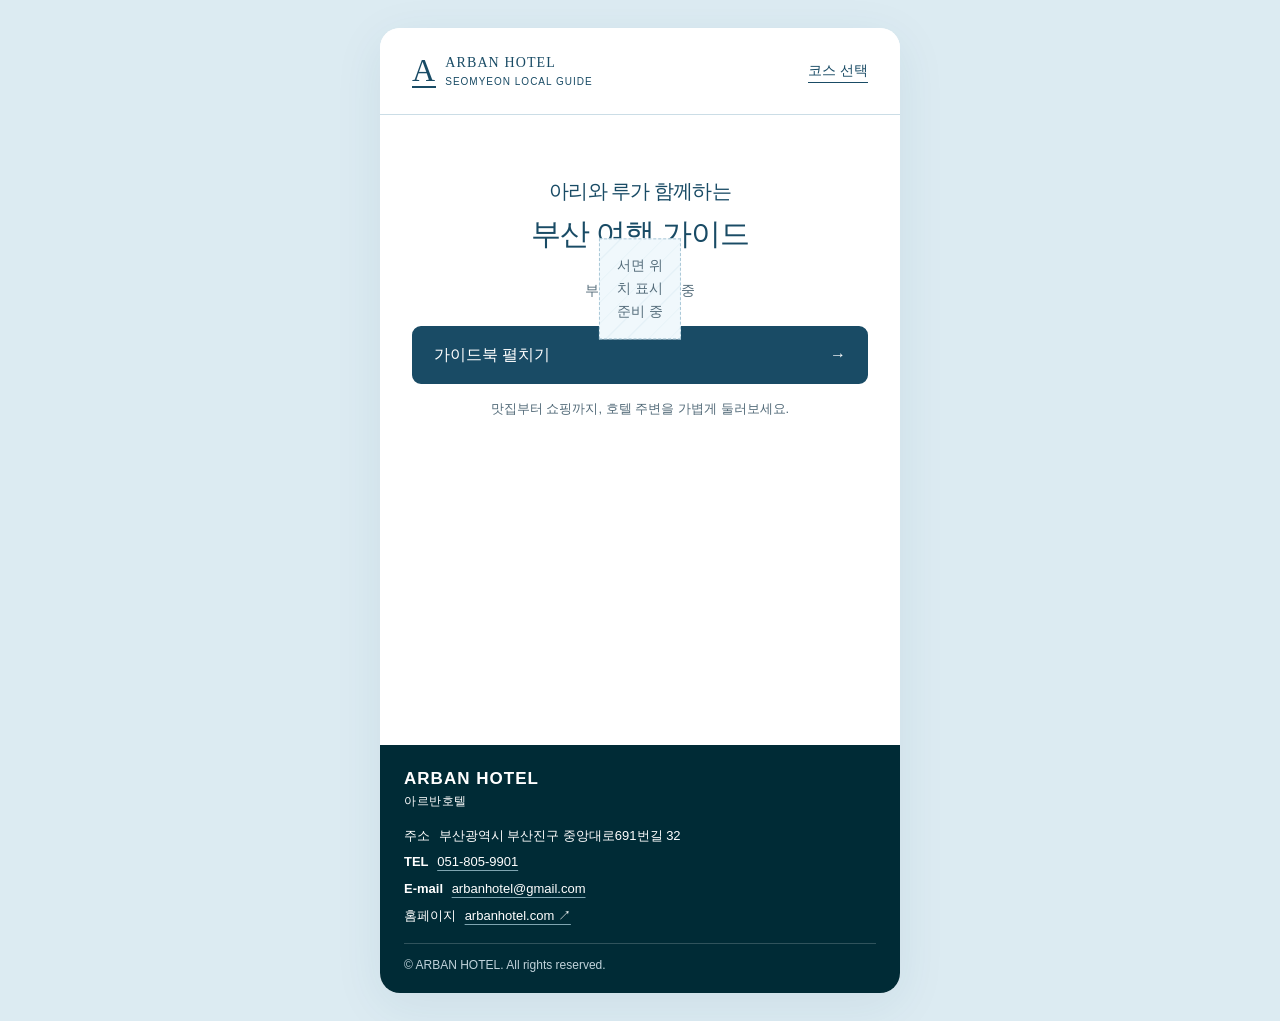
==== index.html @ a2afd30f "Add files via upload" ====
<!doctype html>
<html lang="ko">
<head>
  <meta charset="utf-8">
  <meta name="viewport" content="width=device-width, initial-scale=1">

  <title>ARBAN HOTEL · 부산 여행 가이드</title>
  <meta
    name="description"
    content="아리와 루가 알려주는 부산 여행 가이드"
  >

  <!-- 디자인 파일 연결 -->
  <link rel="stylesheet" href="styles.css">

  <!-- 장소 정보와 화면 동작 파일 연결 -->
  <script src="data.js" defer></script>
  <script src="app.js" defer></script>
</head>

<body>
  <a class="skip" href="#main">본문으로 이동</a>

  <div class="app-shell">
    <header class="header">
      <a
        class="brand"
        href="#home"
        aria-label="가이드북 처음으로"
      >
        <span class="brand-mark">A</span>

        <span>
          ARBAN HOTEL
          <small>SEOMYEON LOCAL GUIDE</small>
        </span>
      </a>

      <a class="home-link" href="#courses">
        코스 선택
      </a>
    </header>

    <!-- 선택한 화면이 여기에 표시됩니다 -->
    <main id="main" tabindex="-1"></main>

   
    <footer class="hotel-footer">
  <a
    class="footer-brand"
    href="https://arbanhotel.com/"
    target="_blank"
    rel="noopener noreferrer"
  >
    <strong>ARBAN HOTEL</strong>
    <small>아르반호텔</small>
  </a>

  <address class="footer-contact">
    <p>
      <b>주소</b>
      부산광역시 부산진구 중앙대로691번길 32
    </p>

    <p>
      <b>TEL</b>
      <a href="tel:+82518059901">
        051-805-9901
      </a>
    </p>

    <p>
      <b>E-mail</b>
      <a href="mailto:arbanhotel@gmail.com">
        arbanhotel@gmail.com
      </a>
    </p>

    <p>
      <b>홈페이지</b>
      <a
        href="https://arbanhotel.com/"
        target="_blank"
        rel="noopener noreferrer"
      >
        arbanhotel.com ↗
      </a>
    </p>
  </address>

  <p class="footer-copyright">
    © ARBAN HOTEL. All rights reserved.
  </p>
</footer>
  </div>

  <noscript>
    이 가이드북은 JavaScript를 켜야 사용할 수 있습니다.
  </noscript>
</body>
</html>
---- styles.css ----
/* ========================================
   1. 기본 색상과 글꼴
======================================== */

:root {
  --ink: #194b65;
  --paper: #ffffff;
  --muted: #536b79;
  --line: #cbdde6;
  --soft: #edf7fb;
  --blue-dark: #123b51;
  --blue-light: #dceff8;

  font-family:
    -apple-system,
    BlinkMacSystemFont,
    "Apple SD Gothic Neo",
    "Malgun Gothic",
    sans-serif;

  color: var(--ink);
  background: #dcebf2;
  font-synthesis: none;
}

* {
  box-sizing: border-box;
}

body {
  margin: 0;
  font-size: 16px;
  line-height: 1.65;
}

a {
  color: inherit;
  text-decoration: none;
}

button {
  font: inherit;
}

a,
button {
  -webkit-tap-highlight-color: transparent;
}

img {
  display: block;
  max-width: 100%;
}

h1,
h2,
h3,
p {
  margin: 0;
}

h1 {
  font-size: 2.25rem;
  line-height: 1.3;
  letter-spacing: -0.05em;
  overflow-wrap: anywhere;
}

h2 {
  font-size: 1.125rem;
}

h3 {
  font-size: 1.125rem;
  line-height: 1.4;
}

a:focus-visible,
button:focus-visible {
  outline: 3px solid #287da6;
  outline-offset: 5px;
}

/* ========================================
   2. 전체 화면
======================================== */

.app-shell {
  max-width: 520px;
  min-height: 100dvh;
  margin: auto;
  background: var(--paper);
  box-shadow: 0 12px 50px #194b6514;
}

main {
  min-height: 70vh;
  padding: 0 24px 32px;
}

main:focus {
  outline: none;
}

.eyebrow {
  color: var(--ink);
  font-size: 12px;
  font-weight: 700;
  letter-spacing: 0.15em;
}

/* ========================================
   3. 상단 호텔 이름과 메뉴
======================================== */

.header {
  display: flex;
  align-items: center;
  justify-content: space-between;
  gap: 12px;
  padding: 23px 24px;
  background: var(--paper);
  border-bottom: 1px solid var(--line);
}

.brand {
  display: flex;
  align-items: center;
  gap: 9px;
  color: var(--ink);
  font-family: Georgia, serif;
  font-size: 14px;
  letter-spacing: 0.08em;
}

.brand small {
  display: block;
  font-family: Arial, sans-serif;
  font-size: 10px;
  letter-spacing: 0.1em;
}

.brand-mark {
  font-size: 32px;
  line-height: 1;
  border-bottom: 2px solid var(--ink);
}

.home-link {
  color: var(--ink);
  font-size: 14px;
  white-space: nowrap;
  border-bottom: 1px solid var(--ink);
}

/* ========================================
   4. 첫 화면
======================================== */

.cover {
  padding-top: 38px;
}

.cover h1 {
  margin-top: 21px;
  color: var(--ink);
  font-size: 4.5rem;
  line-height: 1.04;
  letter-spacing: -0.075em;
}

.cover h1 span {
  padding-left: 48px;
}

.intro {
  margin-top: 22px;
  color: var(--muted);
  font-size: 17px;
}

.cover-art {
  position: relative;
  margin: 28px 0 24px;
}

.media {
  width: 100%;
  object-fit: cover;
  background: var(--soft);
  border-radius: 14px;
}

/* 사진이나 캐릭터를 넣기 전 표시 */
.placeholder {
  display: flex;
  align-items: center;
  justify-content: center;
  padding: 15px;
  text-align: center;
  color: var(--muted);
  font-size: 14px;
  border: 1px dashed #a9c7d7;

  background: repeating-linear-gradient(
    135deg,
    #f0f8fc,
    #f0f8fc 14px,
    #e5f1f7 14px,
    #e5f1f7 15px
  );
}

.cover-image {
  height: 250px;
  border: 2px solid var(--ink);
  border-radius: 100px 100px 16px 16px;
}

.cover-note {
  position: absolute;
  right: 14px;
  bottom: 18px;
  padding: 7px 10px;
  background: var(--ink);
  color: #ffffff;
  border: 1px solid var(--ink);
  font-size: 12px;
  font-weight: 700;
  letter-spacing: 0.08em;
  transform: rotate(-6deg);
}

.cover-caption {
  margin: 14px 0;
  text-align: center;
  color: var(--muted);
  font-size: 13px;
}

/* ========================================
   5. 공통 버튼
======================================== */

.primary,
.secondary {
  display: flex;
  align-items: center;
  justify-content: space-between;
  min-height: 54px;
  padding: 14px 20px;
  border-radius: 9px;
  font-weight: 700;
}

.primary {
  background: var(--ink);
  color: #ffffff;
  border: 2px solid var(--ink);
}

.primary:hover {
  background: var(--blue-dark);
  border-color: var(--blue-dark);
}

.secondary {
  justify-content: center;
  margin-top: 24px;
  background: #ffffff;
  color: var(--ink);
  border: 1px solid var(--ink);
}

.secondary:hover {
  background: var(--soft);
}

.back {
  display: inline-flex;
  align-items: center;
  gap: 10px;
  min-height: 48px;
  margin-top: 12px;
  color: var(--ink);
  font-size: 14px;
}

.back span {
  font-size: 22px;
}

/* ========================================
   6. 페이지 제목
======================================== */

.page-heading {
  padding: 20px 0 28px;
}

.page-heading h1 {
  margin-top: 9px;
  color: var(--ink);
}

.page-heading > p:last-child:not(.eyebrow) {
  margin-top: 12px;
  color: var(--muted);
}

/* ========================================
   7. 캐릭터와 말풍선
======================================== */

.guide-row {
  display: flex;
  align-items: center;
  gap: 18px;
  margin: 10px 0 24px;
}

.character {
  flex: none;
  width: 95px;
  height: 116px;
  object-fit: contain;
  border-radius: 10px;
  font-size: 12px;
}

img.character {
  background: transparent;
}

.bubble {
  flex: 1;
  min-width: 0;
  padding: 18px 20px;
  background: var(--soft);
  color: var(--ink);
  border: 1px solid var(--line);
  border-radius: 22px 22px 22px 3px;
  font-size: 16px;
  line-height: 1.7;
  overflow-wrap: anywhere;
}

.reverse {
  flex-direction: row-reverse;
}

.reverse .bubble {
  background: #e3f0f7;
  border-radius: 22px 22px 3px 22px;
}

/* ========================================
   8. 코스 선택 카드
======================================== */

.course-grid {
  display: grid;
  grid-template-columns: repeat(2, minmax(0, 1fr));
  gap: 12px;
}

.course-card {
  position: relative;
  min-height: 172px;
  padding: 21px 18px 45px;
  background: var(--blue-light);
  color: var(--ink);
  border: 1px solid #a9c7d7;
  border-radius: 14px;
  transition:
    transform 0.15s,
    box-shadow 0.15s;
}

.course-card:hover {
  transform: translateY(-3px);
  box-shadow: 0 6px 16px #194b6512;
}

.course-card h2 {
  margin: 6px 0;
  font-size: 23px;
}

.course-card p {
  color: #405c6b;
  font-size: 14px;
}

/* 모든 분류를 파란 계열로 통일 */
.course-card[href="#category/food"] {
  background: #dceff8;
}

.course-card[href="#category/cafe"] {
  background: #edf7fb;
}

.course-card[href="#category/sights"] {
  background: #d4e7f1;
}

.course-card[href="#category/shopping"] {
  background: #e6f1f7;
}

.card-arrow {
  position: absolute;
  right: 16px;
  bottom: 10px;
  color: var(--ink);
  font-size: 24px;
}

.middle-note {
  padding: 26px 0 16px;
  text-align: center;
  color: var(--muted);
  font-size: 14px;
}

/* ========================================
   9. 장소 목록
======================================== */

.category-guide {
  padding-bottom: 24px;
  border-bottom: 1px solid var(--line);
}

.list-heading {
  display: flex;
  align-items: center;
  justify-content: space-between;
  margin: 26px 0 8px;
}

.list-heading span {
  color: var(--muted);
  font-size: 14px;
}

.place-card {
  display: flex;
  align-items: center;
  gap: 17px;
  padding: 23px 0;
  border-bottom: 1px solid var(--line);
}

.thumbnail {
  flex: none;
  width: 112px;
  height: 140px;
  font-size: 12px;
}

.place-info {
  flex: 1;
  min-width: 0;
}

.place-number {
  color: var(--muted);
  font-size: 12px;
  letter-spacing: 0.1em;
}

.place-info h3 {
  margin: 3px 0 5px;
  color: var(--ink);
  overflow-wrap: anywhere;
}

.place-info p {
  color: var(--muted);
  font-size: 14px;
}

.place-info small {
  display: block;
  margin-top: 8px;
  color: var(--muted);
  font-size: 12px;
}

.detail-link {
  display: inline-block;
  margin-top: 12px;
  color: var(--ink);
  border-bottom: 1px solid var(--ink);
  font-size: 14px;
  font-weight: 700;
}

/* ========================================
   10. 장소 상세 화면
======================================== */

.place-title {
  overflow-wrap: anywhere;
}

.detail-photo {
  aspect-ratio: 4 / 3;
  border: 1px solid var(--line);
}

.recommendation {
  margin: 28px 0;
}

.guide-label {
  display: flex;
  align-items: center;
  gap: 16px;
  margin-bottom: 14px;
}

.guide-label .character {
  width: 64px;
  height: 74px;
  font-size: 12px;
}

.detail-bubble {
  white-space: pre-line;
}

.location {
  padding: 24px 0;
  border-top: 1px solid var(--line);
}

dl {
  margin: 17px 0;
}

dl div {
  display: grid;
  grid-template-columns: 75px minmax(0, 1fr);
  gap: 8px;
  margin: 10px 0;
  font-size: 14px;
}

dt {
  color: var(--muted);
}

dd {
  margin: 0;
  overflow-wrap: anywhere;
}

.secondary-photo {
  aspect-ratio: 4 / 3;
}

/* ========================================
   11. 지도 버튼
======================================== */

.map-buttons {
  display: grid;
  grid-template-columns: repeat(2, minmax(0, 1fr));
  gap: 10px;
}

.map-button {
  display: flex;
  align-items: center;
  justify-content: center;
  gap: 10px;
  min-height: 52px;
  padding: 12px 8px;
  border: 1px solid var(--ink);
  border-radius: 8px;
  font-size: 14px;
  font-weight: 700;
  text-align: center;
}

.naver {
  background: var(--ink);
  color: #ffffff;
}

.naver:hover {
  background: var(--blue-dark);
}

.google {
  background: #ffffff;
  color: var(--ink);
}

.google:hover {
  background: var(--soft);
}

.map-button:disabled {
  flex-direction: column;
  gap: 0;
  background: #f0f4f6;
  color: #647681;
  border-color: var(--line);
  cursor: not-allowed;
}

.map-button small {
  font-size: 12px;
  font-weight: 400;
}

.map-hint {
  margin-top: 10px;
  color: var(--muted);
  font-size: 12px;
}

.empty {
  padding: 40px 0;
  color: var(--muted);
}

/* ========================================
   12. 아래쪽 호텔 안내
======================================== */

footer {
  padding: 24px 20px;
  background: var(--ink);
  color: #ffffff;
  text-align: center;
  font-size: 12px;
  letter-spacing: 0.04em;
}

footer span {
  padding: 0 8px;
}

footer small {
  font-size: 12px;
  letter-spacing: 0;
}

/* 키보드 이용자를 위한 바로가기 */
.skip {
  position: fixed;
  top: -100px;
  left: 12px;
  z-index: 10;
  padding: 10px;
  background: #ffffff;
  color: var(--ink);
}

.skip:focus {
  top: 12px;
}

/* ========================================
   13. 컴퓨터처럼 넓은 화면
======================================== */

@media (min-width: 700px) {
  .app-shell {
    min-height: calc(100dvh - 56px);
    margin: 28px auto;
    border-radius: 20px;
    overflow: hidden;
  }

  main {
    padding-right: 32px;
    padding-left: 32px;
  }

  .header {
    padding-right: 32px;
    padding-left: 32px;
  }
}

/* ========================================
   14. 작은 휴대폰 화면
======================================== */

@media (max-width: 360px) {
  main {
    padding-right: 18px;
    padding-left: 18px;
  }

  .header {
    padding: 18px;
  }

  .brand {
    font-size: 12px;
  }

  .brand small {
    font-size: 9px;
  }

  .thumbnail {
    width: 88px;
    height: 120px;
  }

  .character {
    width: 76px;
    height: 96px;
  }

  .guide-row {
    gap: 12px;
  }

  .bubble {
    padding: 14px;
  }

  .course-card {
    padding: 18px 13px 42px;
  }

  .cover h1 {
    font-size: 4rem;
  }
}

/* 움직임 최소화 설정을 사용하는 경우 */
@media (prefers-reduced-motion: reduce) {
  * {
    transition: none !important;
  }
}

/* 장소 목록만 위아래로 스크롤 */
.place-list {
  /* 화면 높이에 맞추되, 최대 480px까지만 표시 */
  max-height: min(50dvh, 480px);

  overflow-y: auto;
  overflow-x: hidden;

  /* 목록 끝에서 바깥 페이지로 스크롤이 넘어가지 않게 */
  overscroll-behavior-y: contain;

  /* 스크롤바가 들어갈 공간 */
  scrollbar-gutter: stable;

  /* 스크롤바 색상 */
  scrollbar-width: thin;
  scrollbar-color: #194b65 #edf7fb;
}

/* 목록 오른쪽 여백 */
.place-list .place-card {
  margin-right: 10px;
}

/* 스크롤바 모양 */
.place-list::-webkit-scrollbar {
  width: 6px;
}

.place-list::-webkit-scrollbar-track {
  background: #edf7fb;
  border-radius: 10px;
}

.place-list::-webkit-scrollbar-thumb {
  background: #194b65;
  border-radius: 10px;
}

/* 첫 화면 제목 크기와 배치 수정 */
.cover h1.cover-title {
  margin: 24px 0;
  padding: 0;
  font-size: 30px;
  line-height: 1.4;
  letter-spacing: -0.03em;
  text-align: center;
  word-break: keep-all;
  overflow-wrap: normal;
}

.cover h1.cover-title > span {
  display: block;
  margin: 0;
  padding: 0;
}

.cover h1.cover-title > .cover-title-small {
  font-size: 20px;
  font-weight: 600;
}

.cover h1.cover-title > .cover-title-main {
  margin-top: 8px;
  font-size: 30px;
  font-weight: 800;
}

@media (max-width: 360px) {
  .cover h1.cover-title > .cover-title-small {
    font-size: 18px;
  }

  .cover h1.cover-title > .cover-title-main {
    font-size: 26px;
  }
}

/* ========================================
   제목 크기 줄이기
======================================== */

/* 기본 큰 제목 */
h1 {
  font-size: 28px;
  line-height: 1.4;
  letter-spacing: -0.04em;
}

/* 코스 선택, 맛집, 카페 등의 제목 */
.page-heading h1 {
  font-size: 28px;
  line-height: 1.4;
}

/* 장소 상세 화면의 장소 이름 */
.page-heading .place-title {
  font-size: 26px;
  line-height: 1.4;
  overflow-wrap: anywhere;
}

/* 첫 화면의 '서면 한바퀴' */
.cover h1 {
  font-size: 48px;
  line-height: 1.15;
  letter-spacing: -0.05em;
}

.cover h1 span {
  padding-left: 32px;
}

/* 작은 휴대폰에서는 조금 더 작게 */
@media (max-width: 360px) {
  .page-heading h1 {
    font-size: 26px;
  }

  .page-heading .place-title {
    font-size: 24px;
  }

  .cover h1 {
    font-size: 42px;
  }
}

/* ========================================
   장소 목록만 스크롤
   아리와 모음집은 목록 바깥에 유지
======================================== */

.place-list {
  max-height: min(50dvh, 480px);

  overflow-y: auto;
  overflow-x: hidden;

  overscroll-behavior-y: contain;
  scrollbar-gutter: stable;

  scrollbar-width: thin;
  scrollbar-color: #194b65 #edf7fb;
}

.place-list .place-card {
  margin-right: 10px;
}

.place-list::-webkit-scrollbar {
  width: 6px;
}

.place-list::-webkit-scrollbar-track {
  background: #edf7fb;
  border-radius: 10px;
}

.place-list::-webkit-scrollbar-thumb {
  background: #194b65;
  border-radius: 10px;
}

/* ========================================
   하단 호텔 정보
======================================== */

footer.hotel-footer {
  padding: 36px 24px 28px;
  background: #002b36;
  color: #ffffff;
  border: none;
  text-align: left;
  font-style: normal;
  font-size: 14px;
  font-weight: 400;
  line-height: 1.8;
  letter-spacing: 0;
}

/* 기울임 해제 */
.hotel-footer address,
.hotel-footer p,
.hotel-footer a,
.hotel-footer strong,
.hotel-footer small,
.hotel-footer b {
  font-style: normal;
}

/* 호텔 이름 */
.hotel-footer .footer-brand {
  display: inline-block;
  margin-bottom: 24px;
  color: #ffffff;
  text-decoration: none;
}

.hotel-footer .footer-brand strong {
  display: block;
  font-size: 22px;
  font-weight: 700;
  line-height: 1.4;
  letter-spacing: 0.1em;
}

.hotel-footer .footer-brand small {
  display: block;
  margin-top: 5px;
  font-size: 13px;
  font-weight: 400;
  letter-spacing: 0.05em;
}

/* 주소·전화·이메일·홈페이지 */
.hotel-footer .footer-contact {
  display: grid;
  gap: 12px;
  margin: 0;
  padding: 0;
  font-size: 14px;
  font-weight: 400;
  font-style: normal;
}

.hotel-footer .footer-contact p {
  margin: 0;
  padding: 0;
  overflow-wrap: anywhere;
}

.hotel-footer .footer-contact b {
  margin-right: 8px;
  font-weight: 700;
}

.hotel-footer .footer-contact a {
  color: #ffffff;
  font-weight: 400;
  text-decoration: underline;
  text-decoration-color: #7fa5b1;
  text-underline-offset: 4px;
}

.hotel-footer a:hover {
  color: #c8e9f7;
}

.hotel-footer a:focus-visible {
  outline: 2px solid #ffffff;
  outline-offset: 5px;
}

/* 저작권 문구 */
.hotel-footer .footer-copyright {
  margin: 28px 0 0;
  padding-top: 18px;
  border-top: 1px solid #ffffff30;
  color: #c0d3db;
  font-size: 12px;
  font-weight: 400;
  letter-spacing: 0;
}

/* 넓은 화면의 좌우 여백 */
@media (min-width: 700px) {
  footer.hotel-footer {
    padding-right: 32px;
    padding-left: 32px;
  }
}

/* 하단 호텔 정보를 작고 간결하게 */
footer.hotel-footer {
  padding: 22px 24px 18px;
  font-size: 13px;
  line-height: 1.6;
}

.hotel-footer .footer-brand {
  margin-bottom: 14px;
}

.hotel-footer .footer-brand strong {
  font-size: 17px;
  letter-spacing: 0.06em;
}

.hotel-footer .footer-brand small {
  margin-top: 2px;
  font-size: 12px;
}

.hotel-footer .footer-contact {
  gap: 6px;
  font-size: 13px;
  line-height: 1.6;
}

.hotel-footer .footer-contact b {
  margin-right: 5px;
}

.hotel-footer .footer-copyright {
  margin-top: 16px;
  padding-top: 12px;
  font-size: 12px;
}

/* 첫 화면 이미지: 틀 없이 원본 비율로 표시 */
.cover .cover-art {
  margin: 24px 0;
  padding: 0;
  background: transparent;
  border: none;
  border-radius: 0;
  box-shadow: none;
}

.cover .cover-image {
  display: block;
  width: 100%;
  height: auto;
  max-width: 100%;
  aspect-ratio: auto;
  object-fit: contain;

  padding: 0;
  background: transparent;
  border: none;
  border-radius: 0;
  box-shadow: none;
}

/* 겹칠 이미지의 위치 기준 */
.cover .cover-art {
  position: relative;
}

/* 지도 위에 겹치는 이미지 */
.cover-art .seomyon-overlay {
  position: absolute;

  /* 위치 */
  top: 45%;
  left: 50%;

  /* 지도 너비의 14% 크기 */
  width: 18%;
  height: auto;

  /* 이미지 중심을 지정한 위치에 맞추기 */
  transform: translate(-50%, -50%);

  z-index: 1;
  pointer-events: none;
}
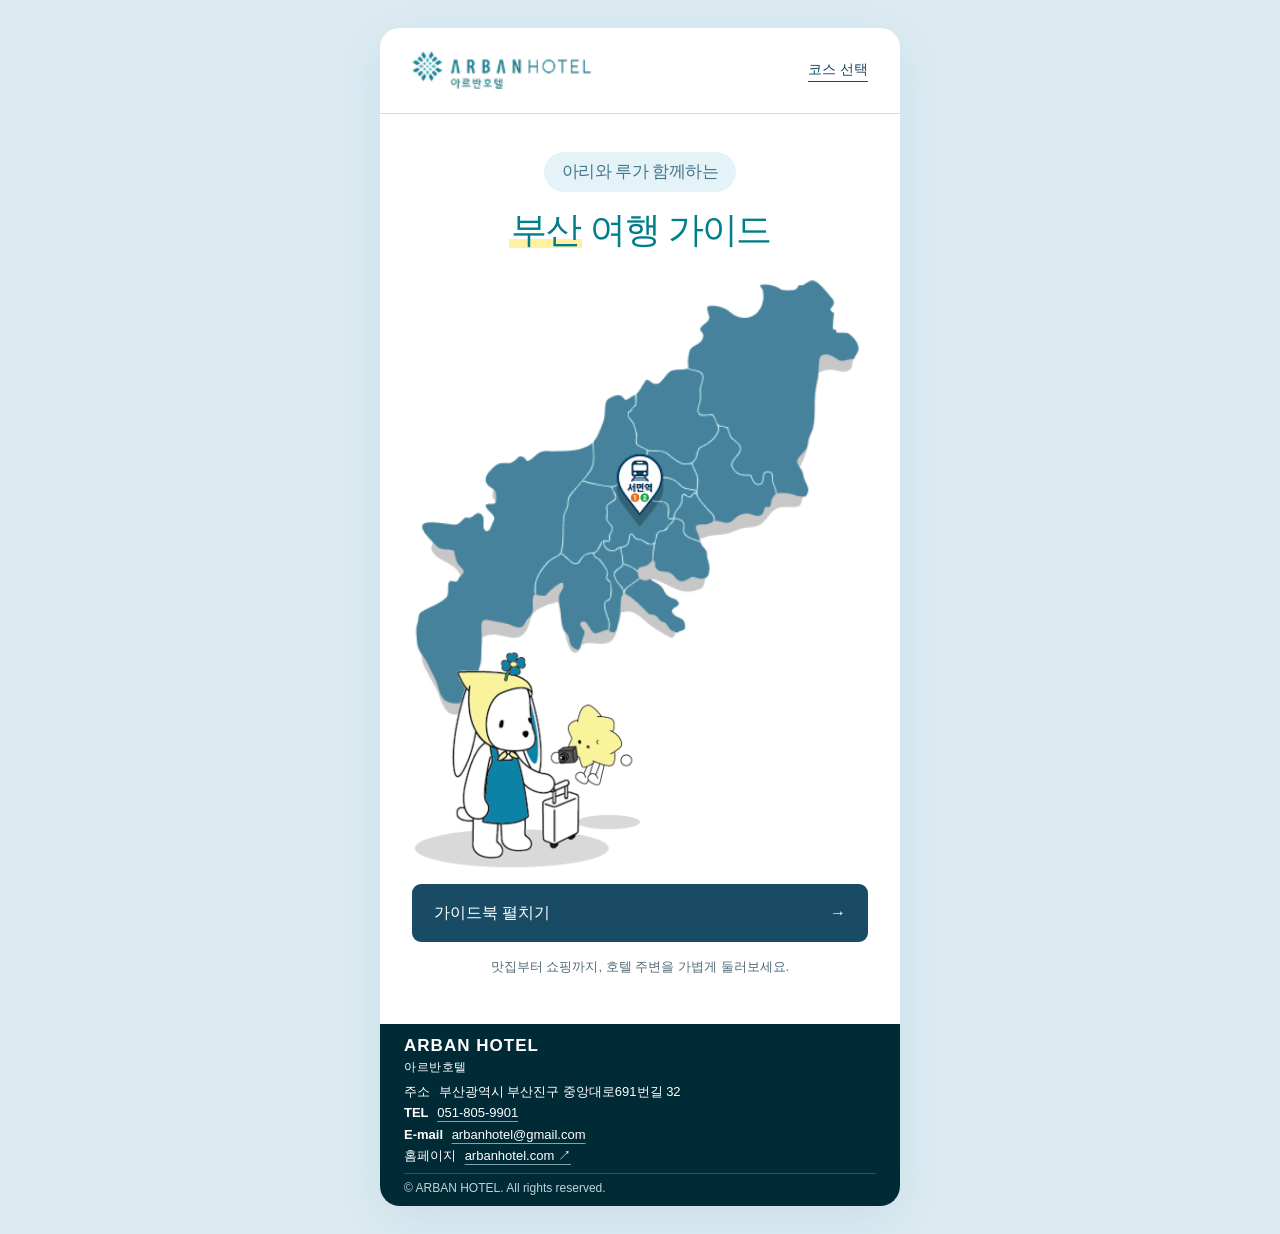
==== commit 5cb550be: "Add files via upload" ====
--- a/index.html
+++ b/index.html
@@ -28,12 +28,11 @@
         href="#home"
         aria-label="가이드북 처음으로"
       >
-        <span class="brand-mark">A</span>
-
-        <span>
-          ARBAN HOTEL
-          <small>SEOMYEON LOCAL GUIDE</small>
-        </span>
+        <img
+  class="hotel-logo"
+  src="image/logo_1.png"
+  alt="아르반호텔"
+>
       </a>
 
       <a class="home-link" href="#courses">
--- a/styles.css
+++ b/styles.css
@@ -1102,4 +1102,147 @@
 
   z-index: 1;
   pointer-events: none;
+}
+
+/* 상단 호텔 로고 */
+.header .brand {
+  min-width: 0;
+}
+
+.hotel-logo {
+  display: block;
+  width: 180px;
+  max-width: 100%;
+  height: auto;
+}
+
+@media (max-width: 360px) {
+  .hotel-logo {
+    width: 150px;
+  }
+}
+
+/* 합친 캐릭터 이미지 배치 */
+.cover .cover-friends {
+  display: block;
+  position: relative;
+  left: 0;
+  top: 0;
+  margin: 0 0 12px;
+  padding: 0;
+}
+
+/* 캐릭터 크기 */
+.cover .cover-friends .cover-duo {
+  display: block;
+  width: 50%;
+  height: auto;
+  position: static;
+  margin: 0;
+}
+
+/* 지도 위아래 간격 */
+.cover .cover-art {
+  margin-top: -30px;
+  margin-bottom: 0;
+}
+
+/* 캐릭터 아래 버튼 */
+.cover .cover-friends + .primary {
+  margin-top: 0;
+}
+
+.cover .cover-friends {
+  margin-top: -110px;
+}
+
+/* 호텔 정보 칸의 세로 여백 줄이기 */
+footer.hotel-footer {
+  height: auto;
+  min-height: 0;
+  max-height: none;
+  padding-top: 10px;
+  padding-bottom: 9px;
+  line-height: 1.4;
+}
+
+/* 호텔 이름 아래 간격 */
+.hotel-footer .footer-brand {
+  margin-bottom: 7px;
+}
+
+/* 연락처 줄 사이 간격 */
+.hotel-footer .footer-contact {
+  gap: 3px;
+  line-height: 1.4;
+}
+
+/* 저작권 문구 위 간격 */
+.hotel-footer .footer-copyright {
+  margin-top: 8px;
+  padding-top: 6px;
+}
+
+/* 첫 화면 제목 */
+.cover h1.cover-title {
+  margin: 0 0 24px;
+  padding: 0;
+  text-align: center;
+  font-family: "Apple SD Gothic Neo", "Malgun Gothic", sans-serif;
+  letter-spacing: -0.04em;
+}
+
+/* 작은 하늘색 이름표 */
+.cover h1.cover-title > .cover-title-small {
+  display: table;
+  width: fit-content;
+  margin: 0 auto 14px;
+  padding: 8px 18px;
+
+  background: #e5f3f9;
+  border-radius: 999px;
+  color: #42768a;
+
+  font-size: clamp(14px, 3.5vw, 17px);
+  font-weight: 600;
+  line-height: 1.4;
+  letter-spacing: -0.03em;
+}
+
+/* 큰 제목 */
+.cover h1.cover-title > .cover-title-main {
+  display: block;
+  margin: 0;
+  padding: 0;
+
+  color: #007e8a;
+  font-size: clamp(25px, 6.5vw, 36px);
+  font-weight: 800;
+  line-height: 1.35;
+  word-break: keep-all;
+  text-wrap: balance;
+  letter-spacing: -0.045em;
+}
+
+/* 부산 글자 아래 연노란 강조선 */
+.cover h1.cover-title .cover-city {
+  display: inline;
+  margin: 0;
+  padding: 0 2px;
+
+  font: inherit;
+  color: inherit;
+  letter-spacing: inherit;
+
+  background: linear-gradient(
+    transparent 72%,
+    #fff1a0 72%,
+    #fff1a0 94%,
+    transparent 94%
+  );
+}
+
+/* 제목과 지도가 겹치지 않도록 간격 확보 */
+.cover .cover-art {
+  margin-top: 12px;
 }
